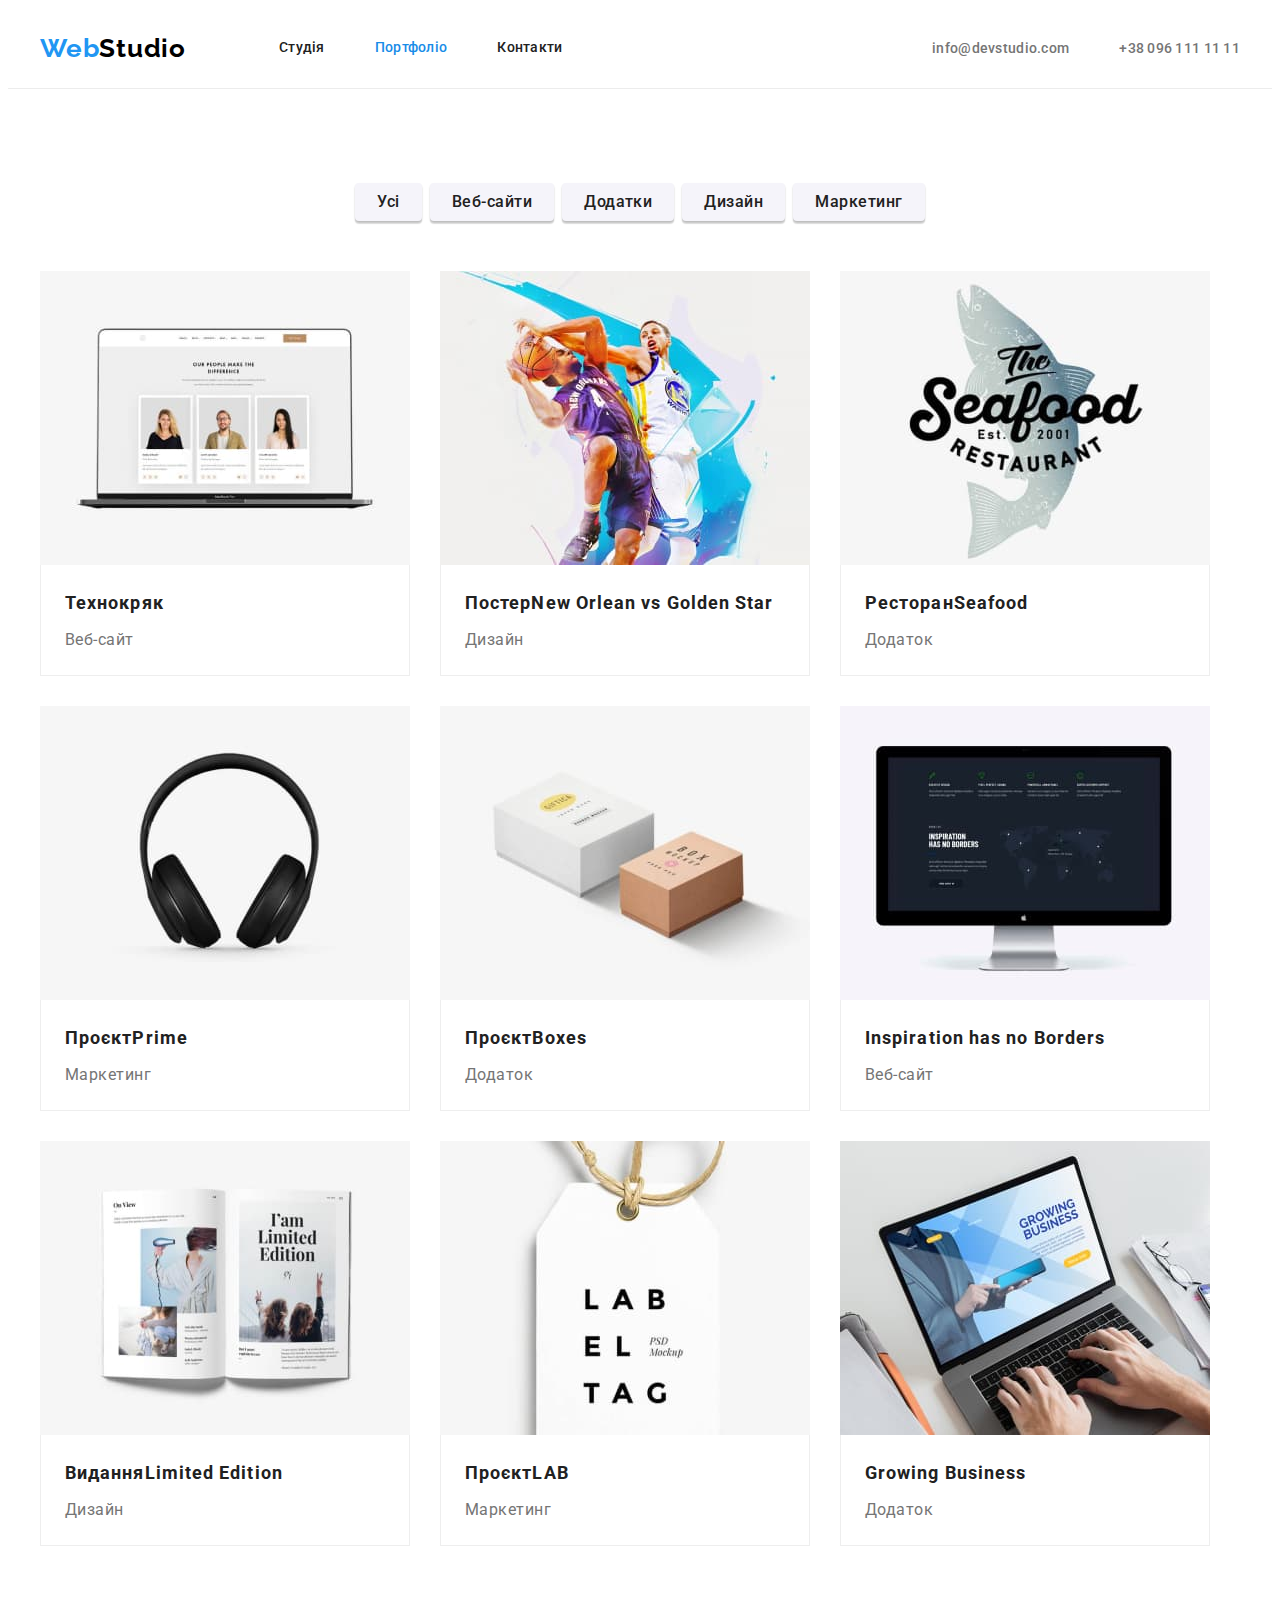
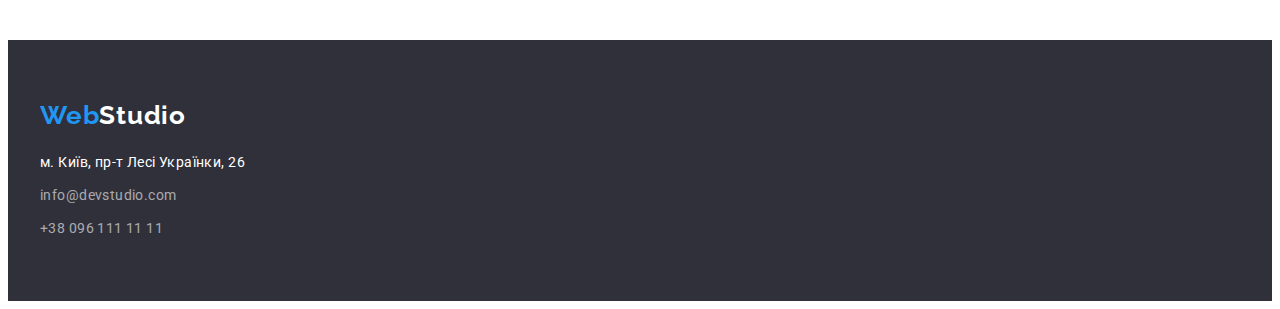
==== portfolio.html @ 9a1a9f21 "Initial commit" ====
<!DOCTYPE html>
<html lang="uk">
  <head>
    <meta charset="UTF-8" />
    <meta http-equiv="X-UA-Compatible" content="IE=edge" />
    <meta name="viewport" content="width=device-width, initial-scale=1.0" />
    <title>Web Studio</title>
    <link rel="preconnect" href="https://fonts.googleapis.com" />
    <link rel="preconnect" href="https://fonts.gstatic.com" crossorigin />
    <link
      href="https://fonts.googleapis.com/css2?family=Raleway:wght@700&family=Roboto:wght@400;500;700;900&display=swap"
      rel="stylesheet"
    />
    <link rel="stylesheet" href="https://cdnjs.cloudflare.com/ajax/libs/modern-normalize/1.1.0/modern-normalize.min.css" integrity="sha512-wpPYUAdjBVSE4KJnH1VR1HeZfpl1ub8YT/NKx4PuQ5NmX2tKuGu6U/JRp5y+Y8XG2tV+wKQpNHVUX03MfMFn9Q==" crossorigin="anonymous" referrerpolicy="no-referrer" />
    <link rel="stylesheet" href="./css/styles.css" />
  </head>
  <body>
    <header class="header">
      <div class="container header-container">
        <nav class="header-navigator">
          <a class="header-logo link" href="./index.html" lang="en"
            ><span class="accent">Web</span>Studio</a>
          <ul class="header-list list">
            <li class="header-item">
              <a class="header-link link" href="./index.html">Студія</a>
            </li>
            <li>
              <a class="header-link link current" href="./portfolio.html"> Портфоліо</a>
            </li>
            <li>
              <a class="header-link link" href="">Контакти</a>
            </li>
          </ul>
        </nav>
        <ul class="header-contact-list list">
          <li>
            <a class="header-mail link" href="mailto:info@devstudio.com"
              >info@devstudio.com</a
            >
          </li>
          <li>
            <a class="header-tel link" href="tel:+380961111111"
              >+38 096 111 11 11</a
            >
          </li>
        </ul>
      </div>
    </header>
    <main>
      <section class="main-nav section">
        <div class="container">
          <h1 class="visually-hidden">navigation</h1>
          <ul class="main-nav-list list">
            <li><button class="nav-btn btn" type="button">Усі</button></li>
            <li><button class="nav-btn btn" type="button">Веб-сайти</button></li>
            <li><button class="nav-btn btn" type="button">Додатки</button></li>
            <li><button class="nav-btn btn" type="button">Дизайн</button></li>
            <li><button class="nav-btn btn" type="button">Маркетинг</button></li>
          </ul>  
          <ul class="portfolio-list list">
              <li class="portfolio-item">
                <img src="./images/portfolio/img (1).jpg" alt="Технокряк" width="370" height="294"></img>
                <div class="portfolio-wrap">
                  <h2 class="portfolio-title">Технокряк</h2>
                  <p class="portfolio-text">Веб-сайт</p>
                </div>                
              </li>
              <li class="portfolio-item">
                <img src="./images/portfolio/img (2).jpg" alt="Постер" width="370" height="294"></img>
                <div class="portfolio-wrap">
                  <h2 class="portfolio-title">Постер<span lang="en">New Orlean vs Golden Star</span></h2>
                  <p class="portfolio-text">Дизайн</p> 
                </div>                       
              </li>
              <li class="portfolio-item">
                <img src="./images/portfolio/img (3).jpg" alt="Додаток Замовлення їжі" width="370" height="294"></img>
                <div class="portfolio-wrap">
                  <h2 class="portfolio-title">Ресторан<span lang="en">Seafood</span></h2>
                  <p class="portfolio-text">Додаток</p>  
                </div>            
              </li>
              <li class="portfolio-item">
                <img src="./images/portfolio/img (4).jpg" alt="Навушники" width="370" height="294"></img>
                <div class="portfolio-wrap">
                  <h2 class="portfolio-title">Проєкт<span lang="en">Prime</span></h2>
                  <p class="portfolio-text">Маркетинг</p>
                </div>           
              </li>
              <li class="portfolio-item">
                <img src="./images/portfolio/img (5).jpg" alt="Коробки" width="370" height="294"></img>
                <div class="portfolio-wrap">
                  <h2 class="portfolio-title">Проєкт<span lang="en">Boxes</span></h2>
                  <p class="portfolio-text">Додаток</p>
                </div>             
              </li>
              <li class="portfolio-item">
                <img src="./images/portfolio/img (6).jpg" alt="Монітор" width="370" height="294"></img>
                <div class="portfolio-wrap">
                  <h2 class="portfolio-title" lang="en">Inspiration has no Borders</h2>
                  <p class="portfolio-text">Веб-сайт</p>
                </div>            
              </li>
              <li class="portfolio-item">
                <img src="./images/portfolio/img (7).jpg" alt="Книга" width="370" height="294"></img>
                <div class="portfolio-wrap">
                  <h2 class="portfolio-title">Видання<span lang="en">Limited Edition</span></h2>
                  <p class="portfolio-text">Дизайн</p>
                </div>               
              </li>
              <li class="portfolio-item">
                <img src="./images/portfolio/img (8).jpg" alt="Етикетка"></img>
                <div class="portfolio-wrap">
                  <h2 class="portfolio-title">Проєкт<span lang="en">LAB</span></h2>
                  <p class="portfolio-text">Маркетинг</p>
                </div>
              </li>
              <li class="portfolio-item">
                <img src="./images/portfolio/img (9).jpg" alt="ноутбук" width="370" height="294"></img>
                <div class="portfolio-wrap">
                  <h2 class="portfolio-title" lang="en">Growing Business</h2>
                  <p class="portfolio-text">Додаток</p>
                </div>               
              </li>
            </ul>      
        </div>
      </section>
    </main>
    <footer class="footer">
      <div class="container">
        <a class="footer-logo link" href="./index.html" lang="en"><span class="accent">Web</span>Studio</a>
        <address class="footer-adress">
          <ul class="footer-list list">
            <li class="footer-item">
              <a class="footer-adress-link link"
              
              href="https://goo.gl/maps/ybbuhvUQwyrZvad79"
                target="_blank"
                rel="noopener noreferrer nofollower"
                >м. Київ, пр-т Лесі Українки, 26</a
              >
            </li>
            <li class="footer-item">
              <a class="footer-link link" href="mailto:info@devstudio.com">info@devstudio.com</a>
            </li>
            <li>
              <a class="footer-link link" href="tel:+380961111111">+38 096 111 11 11</a>
            </li>
          </ul>
        </address>
      </div>
    </footer>
  </body>
</html>
---- css/styles.css ----
:root {
  --background-color: #fff;
  --background-accent-color: #2f303a;
  --main-text-color: #ffffff;
  --title-text-color: #212121;
  --focus-color: #2196f3;
  --footer-text-color: rgba(255, 255, 255, 0.6);
  --main-letter-spacing: 0.03em;
  --link-text-color: #757575;
  --background-btn: #f5f4fa;
  --background-focus-color: #188ce8;
}

p,
h1,
h2,
h3,
h4,
h5,
h6 {
  margin: 0;
}

img {
  display: block;
  max-width: 100%;
}

ul,
ol {
  margin: 0;
  padding-left: 0;
}

button {
  cursor: pointer;
}

address {
  font-style: normal;
}
a {
  color: currentColor;
  text-decoration: none;
}

/* @font-face {
  font-family: Roboto-400;
  src: url(../fonts/Roboto-Regular.ttf);
}

@font-face {
  font-family: Roboto-500;
  src: url(../fonts/Roboto-Medium.ttf);
}

@font-face {
  font-family: Roboto-700;
  src: url(../fonts/Roboto-Bold.ttf);
}

@font-face {
  font-family: Roboto-900;
  src: url(../fonts/Roboto-Black.ttf);
}

@font-face {
  font-family: Raleway-700;
  src: url(../fonts/Raleway-VariableFont_wght.ttf);
} */

body {
  font-family: "Roboto", sans-serif;
  background-color: var(--background-color);
  color: var(--title-text-color);
  font-size: 14px;
  letter-spacing: var(--main-letter-spacing);
}

/* ------------------header--------------- */
.container {
  width: 1200px;
  padding-left: 15px;
  padding-right: 15px;
  margin: 0 auto;
}

.section {
  padding-top: 94px;
  padding-bottom: 94px;
}

.header {
  border-bottom: 1px solid #ececec;
}

.list {
  list-style: none;
}

.link {
  text-decoration: none;
}

.accent {
  color: var(--focus-color);
}

.header-logo {
  font-family: "Raleway", sans-serif;
  font-weight: 700;
  font-size: 26px;
  line-height: 1.19;
  letter-spacing: var(--main-letter-spacing);
  color: #000000;
  margin-right: 93px;
}

.header-list {
  display: flex;
  align-items: center;
  gap: 50px;
}

.header-link {
  font-weight: 500;
  font-size: 14px;
  line-height: 1.14;
  letter-spacing: 0.02em;
  color: var(--title-text-color);
  padding: 32px 0;
  display: block;
}

.header-navigator {
  display: flex;
  align-items: center;
}

.header-container {
  display: flex;
  align-items: center;
  margin-right: auto;
}
.header-contact-list {
  display: flex;
  margin-left: auto;
  gap: 50px;
}

.header-tel,
.header-mail {
  font-weight: 500;
  font-size: 14px;
  line-height: 1.14;
  letter-spacing: 0.02em;
  color: var(--link-text-color);
  padding: 32px 0;
}

/* .heder-tel {
  font-weight: 500;
  font-size: 14px;
  line-height: 1.14;
  letter-spacing: 0.02em;
  color: #757575;
} */

.header-mail:hover,
.header-mail:focus {
  color: var(--background-focus-color);
}

.header-tel:hover,
.header-tel:focus {
  color: var(--background-focus-color);
}

.header-link:hover,
.header-link:focus {
  color: var(--background-focus-color);
}
.current {
  color: var(--background-focus-color);
}

/*------------------- main --------------*/

.main {
  background: var(--background-accent-color);
  /* width: 1600px; */
  /* height: 600px; */
  padding: 200px 0;
}

.main-title {
  font-weight: 900;
  font-size: 44px;
  line-height: 1.36;
  text-align: center;
  letter-spacing: 0.06em;
  text-transform: uppercase;
  color: var(--main-text-color);
  width: 696px;
  margin: 0 auto;
  margin-bottom: 30px;
}

.main-btn {
  font-family: inherit;
  font-style: normal;
  font-weight: 700;
  font-size: 16px;
  line-height: 1.88;
  display: flex;
  align-items: center;
  text-align: center;
  letter-spacing: 0.06em;
  color: #ffffff;
  cursor: pointer;
  background: var(--focus-color);
  border-radius: 4px;
  min-width: 216px;
  padding: 10px 32px;
  display: block;
  margin: 0 auto;
  border: none;
}

/*---------------------- .benefits ---------------- */
.benefits {
  background-color: var(--background-color);
}

.visually-hidden {
  position: absolute;
  width: 1px;
  height: 1px;
  margin: -1px;
  border: 0;
  padding: 0;

  white-space: nowrap;
  clip-path: inset(100%);
  clip: rect(0 0 0 0);
  overflow: hidden;
}

.benefits-list {
  display: flex;
  gap: 30px;
}

.benefits-item {
}

.benefits-title {
  font-weight: 700;
  font-size: 14px;
  line-height: 1.14;
  letter-spacing: var(--main-letter-spacing);
  text-transform: uppercase;
  color: var(--title-text-color);
  margin-bottom: 10px;
}

.benefits-text {
  font-size: 14px;
  line-height: 1.71;
  letter-spacing: var(--main-letter-spacing);
  color: var(--link-text-color);
}

/*------------ .about ----------*/

.about {
  padding-top: 0;
}

.about-title {
  font-weight: 700;
  font-size: 36px;
  line-height: 1.16;
  text-align: center;
  letter-spacing: var(--main-letter-spacing);
  color: var(--title-text-color);
  margin-bottom: 50px;
}

.about-list {
  display: flex;
  flex-wrap: wrap;
  gap: 30px;
}

.about-item {
  width: calc(100%-60px) / 3;
}

/*---------- .team------------- */

.team {
  background: var(--background-btn);
}

.team-title {
  font-weight: 700;
  font-size: 36px;
  line-height: 1.16;
  text-align: center;
  letter-spacing: var(--main-letter-spacing);
  color: var(--title-text-color);
  margin-bottom: 50px;
}

.team-list {
  display: flex;
  flex-wrap: wrap;
  gap: 30px;
}

.team-item {
  width: calc(100%-90px) / 4;
  box-shadow: 0px 1px 3px rgba(0, 0, 0, 0.12), 0px 1px 1px rgba(0, 0, 0, 0.14),
    0px 2px 1px rgba(0, 0, 0, 0.2);
  border-radius: 0px 0px 4px 4px;
  background-color: var(--background-color);
}

.team-wrap {
  text-align: center;
  padding: 30px 0;
}

.team-top-text {
  font-weight: 500;
  font-size: 16px;
  line-height: 1.19;
  text-align: center;
  letter-spacing: var(--main-letter-spacing);
  color: var(--title-text-color);
  margin-bottom: 10px;
}
.team-text {
  font-size: 16px;
  line-height: 1.19;
  text-align: center;
  letter-spacing: var(--main-letter-spacing);
  color: var(--link-text-color);
}

/*----------------- .footer -------------*/

.footer {
  background: var(--background-accent-color);
  padding-bottom: 60px;
  padding-top: 60px;
}

.footer-logo {
  font-family: "Raleway", sans-serif;
  font-weight: 700;
  font-size: 26px;
  line-height: 1.19;
  letter-spacing: var(--main-letter-spacing);
  color: var(--main-text-color);
  margin-bottom: 20px;
  display: block;
}
.footer-item:not(:last-child) {
  margin-bottom: 9px;
}

.footer-adress {
  font-style: normal;
}

.footer-adress-link {
  font-size: 14px;
  line-height: 1.71;
  letter-spacing: var(--main-letter-spacing);
  color: #ffffff;
  cursor: pointer;
}

.footer-link {
  font-size: 14px;
  line-height: 1.71;
  letter-spacing: var(--main-letter-spacing);
  color: var(--footer-text-color);
  cursor: pointer;
}

.footer-link:hover,
.footer-link:focus {
  color: var(--background-focus-color);
}

/*-------------portfolio------------- */

.main-nav-list {
  display: flex;
  gap: 8px;
  margin-bottom: 50px;
  justify-content: center;
}

.btn:hover,
.btn:focus {
  background: var(--background-focus-color);
  color: var(--main-text-color);
}
.btn {
  font-family: inherit;
  font-weight: 500;
  font-size: 16px;
  line-height: 1.62;
  text-align: center;
  letter-spacing: var(--main-letter-spacing);
  color: var(--title-text-color);
  cursor: pointer;
  border-radius: 4px;
  border: none;
  padding: 6px 22px;
}

.nav-btn {
  background: var(--background-btn);
  letter-spacing: var(--main-letter-spacing);
  box-shadow: 0px 3px 1px rgba(0, 0, 0, 0.1), 0px 1px 2px rgba(0, 0, 0, 0.08),
    0px 2px 2px rgba(0, 0, 0, 0.12);
}

.portfolio-list {
  display: flex;
  flex-wrap: wrap;
  gap: 30px;
}
.portfolio-wrap {
  padding: 20px 24px;
  border: 1px solid #eeeeee;
  border-top: 0;
}

.portfolio-item {
  width: calc(100%-60px) / 3;
}

.portfolio-title {
  font-weight: 700;
  font-size: 18px;
  line-height: 2;
  letter-spacing: 0.06em;
  color: var(--title-text-color);
  margin-bottom: 4px;
}

.portfolio-text {
  font-size: 16px;
  line-height: 1.88;
  letter-spacing: var(--main-letter-spacing);
  color: var(--link-text-color);
}
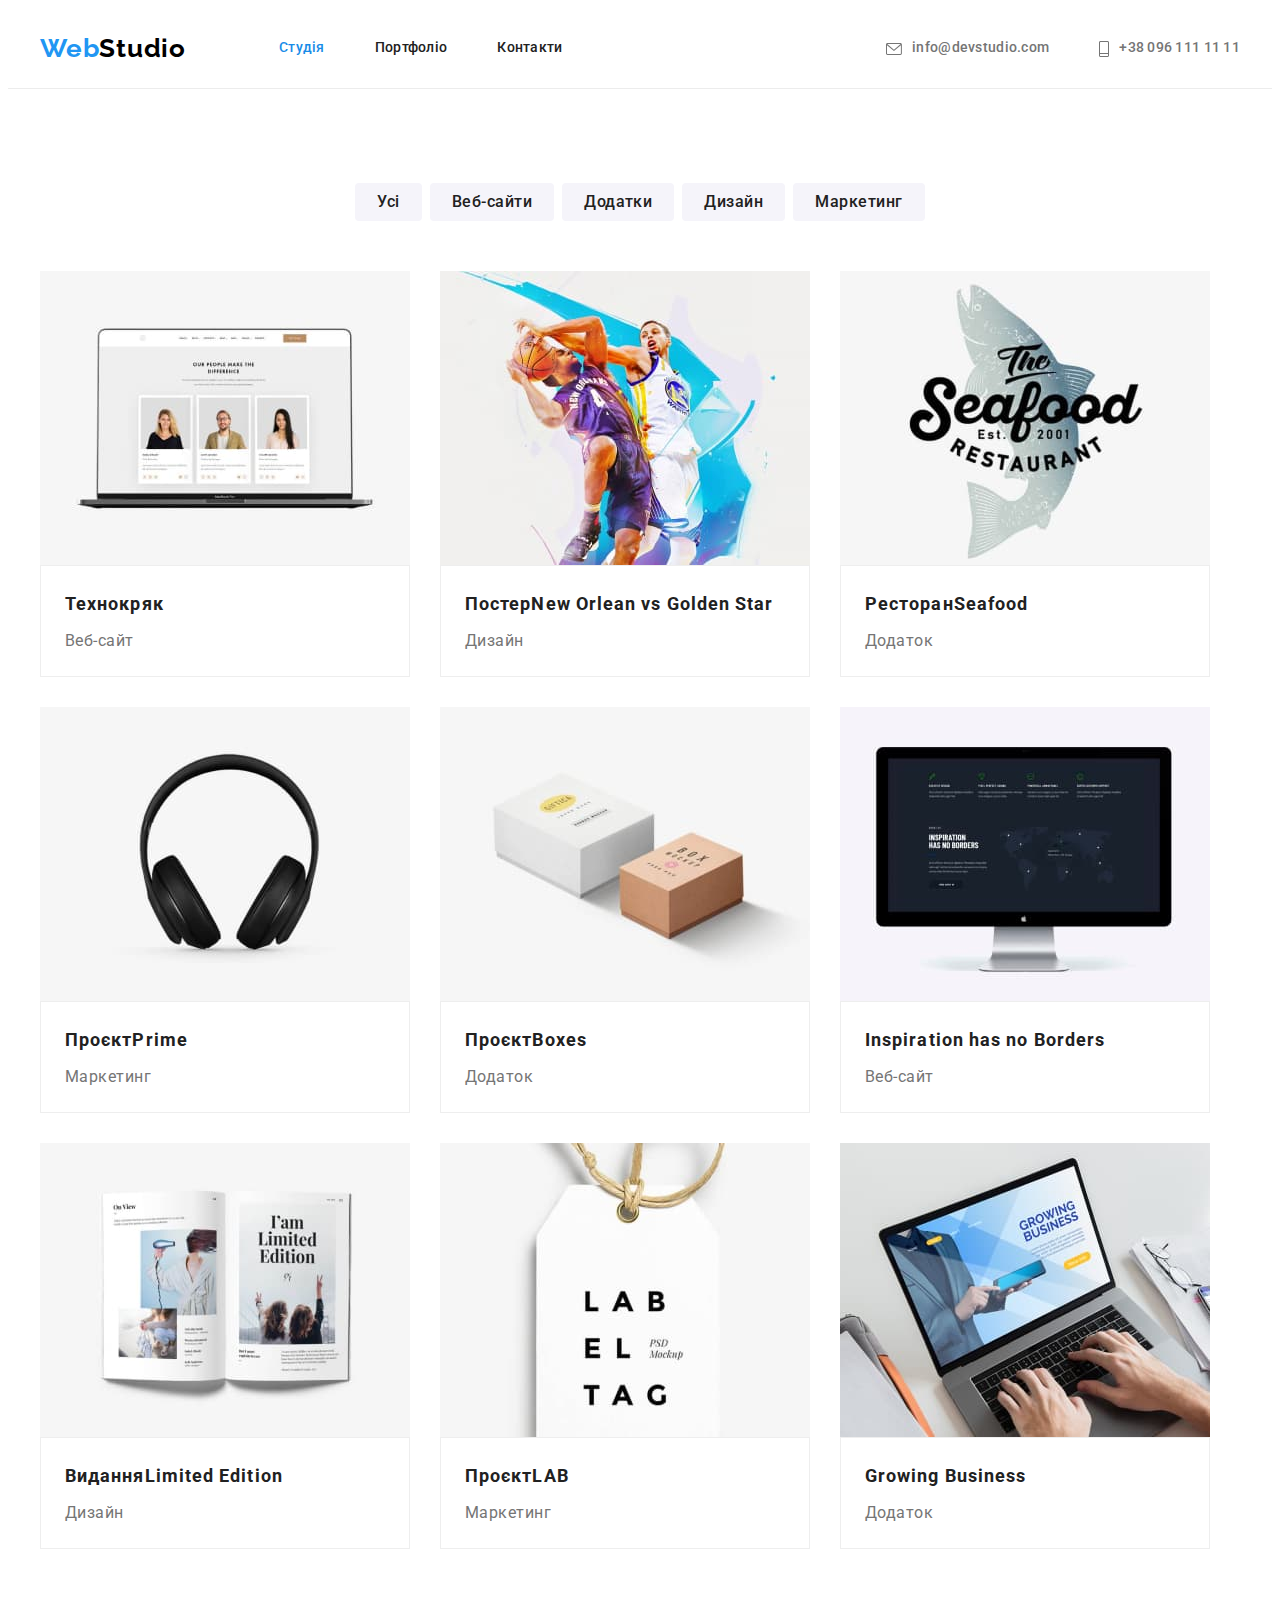
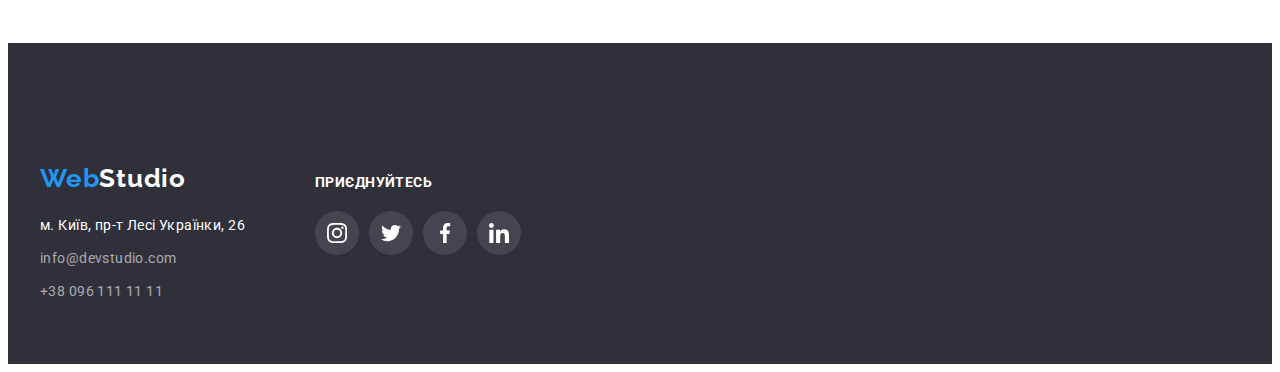
==== commit 49f9c89d: "i do it!" ====
--- a/portfolio.html
+++ b/portfolio.html
@@ -18,14 +18,15 @@
     <header class="header">
       <div class="container header-container">
         <nav class="header-navigator">
-          <a class="header-logo link" href="./index.html" lang="en"
-            ><span class="accent">Web</span>Studio</a>
+          <a class="header-logo link" href="./index.html" lang="en">
+            <span class="accent">Web</span>Studio</a
+          >
           <ul class="header-list list">
             <li class="header-item">
-              <a class="header-link link" href="./index.html">Студія</a>
+              <a class="header-link link current" href="./index.html">Студія</a>
             </li>
             <li>
-              <a class="header-link link current" href="./portfolio.html"> Портфоліо</a>
+              <a class="header-link link" href="./portfolio.html"> Портфоліо</a>
             </li>
             <li>
               <a class="header-link link" href="">Контакти</a>
@@ -33,15 +34,19 @@
           </ul>
         </nav>
         <ul class="header-contact-list list">
-          <li>
-            <a class="header-mail link" href="mailto:info@devstudio.com"
-              >info@devstudio.com</a
-            >
+          <li class="header-contact-item">
+            <a class="header-mail link" href="mailto:info@devstudio.com" 
+              ><svg class="header-icon" width="16" height="12">
+              <use href="./images/symbol-defs-1.svg#icon-envelope"></use>
+            </svg>info@devstudio.com</a>
+              
           </li>
-          <li>
+          <li class="header-contact-item">
             <a class="header-tel link" href="tel:+380961111111"
-              >+38 096 111 11 11</a
-            >
+              ><svg class="header-icon" width="10" height="16">
+              <use href="./images/symbol-defs-1.svg#icon-Vector"></use>
+            </svg>+38 096 111 11 11</a>
+              
           </li>
         </ul>
       </div>
@@ -59,67 +64,85 @@
           </ul>  
           <ul class="portfolio-list list">
               <li class="portfolio-item">
-                <img src="./images/portfolio/img (1).jpg" alt="Технокряк" width="370" height="294"></img>
-                <div class="portfolio-wrap">
-                  <h2 class="portfolio-title">Технокряк</h2>
-                  <p class="portfolio-text">Веб-сайт</p>
-                </div>                
-              </li>
-              <li class="portfolio-item">
-                <img src="./images/portfolio/img (2).jpg" alt="Постер" width="370" height="294"></img>
-                <div class="portfolio-wrap">
-                  <h2 class="portfolio-title">Постер<span lang="en">New Orlean vs Golden Star</span></h2>
-                  <p class="portfolio-text">Дизайн</p> 
-                </div>                       
-              </li>
-              <li class="portfolio-item">
-                <img src="./images/portfolio/img (3).jpg" alt="Додаток Замовлення їжі" width="370" height="294"></img>
-                <div class="portfolio-wrap">
-                  <h2 class="portfolio-title">Ресторан<span lang="en">Seafood</span></h2>
-                  <p class="portfolio-text">Додаток</p>  
-                </div>            
-              </li>
-              <li class="portfolio-item">
-                <img src="./images/portfolio/img (4).jpg" alt="Навушники" width="370" height="294"></img>
-                <div class="portfolio-wrap">
-                  <h2 class="portfolio-title">Проєкт<span lang="en">Prime</span></h2>
-                  <p class="portfolio-text">Маркетинг</p>
-                </div>           
-              </li>
-              <li class="portfolio-item">
-                <img src="./images/portfolio/img (5).jpg" alt="Коробки" width="370" height="294"></img>
-                <div class="portfolio-wrap">
-                  <h2 class="portfolio-title">Проєкт<span lang="en">Boxes</span></h2>
-                  <p class="portfolio-text">Додаток</p>
-                </div>             
-              </li>
-              <li class="portfolio-item">
-                <img src="./images/portfolio/img (6).jpg" alt="Монітор" width="370" height="294"></img>
-                <div class="portfolio-wrap">
-                  <h2 class="portfolio-title" lang="en">Inspiration has no Borders</h2>
-                  <p class="portfolio-text">Веб-сайт</p>
-                </div>            
-              </li>
-              <li class="portfolio-item">
-                <img src="./images/portfolio/img (7).jpg" alt="Книга" width="370" height="294"></img>
-                <div class="portfolio-wrap">
-                  <h2 class="portfolio-title">Видання<span lang="en">Limited Edition</span></h2>
-                  <p class="portfolio-text">Дизайн</p>
-                </div>               
-              </li>
-              <li class="portfolio-item">
-                <img src="./images/portfolio/img (8).jpg" alt="Етикетка"></img>
-                <div class="portfolio-wrap">
-                  <h2 class="portfolio-title">Проєкт<span lang="en">LAB</span></h2>
-                  <p class="portfolio-text">Маркетинг</p>
-                </div>
-              </li>
-              <li class="portfolio-item">
-                <img src="./images/portfolio/img (9).jpg" alt="ноутбук" width="370" height="294"></img>
-                <div class="portfolio-wrap">
-                  <h2 class="portfolio-title" lang="en">Growing Business</h2>
-                  <p class="portfolio-text">Додаток</p>
-                </div>               
+                <a class="portfolio-link">
+                  <img src="./images/portfolio/img (1).jpg" alt="Технокряк" width="370" height="294"></img>
+                  <div class="portfolio-wrap">
+                    <h2 class="portfolio-title">Технокряк</h2>
+                    <p class="portfolio-text">Веб-сайт</p>
+                  </div>                
+                </a>
+              </li>
+              <li class="portfolio-item">
+                <a class="portfolio-link">
+                  <img src="./images/portfolio/img (2).jpg" alt="Постер" width="370" height="294"></img>
+                  <div class="portfolio-wrap">
+                    <h2 class="portfolio-title">Постер<span lang="en">New Orlean vs Golden Star</span></h2>
+                    <p class="portfolio-text">Дизайн</p> 
+                  </div> 
+                </a>                      
+              </li>
+              <li class="portfolio-item">
+                <a class="portfolio-link">
+                  <img src="./images/portfolio/img (3).jpg" alt="Додаток Замовлення їжі" width="370" height="294"></img>
+                  <div class="portfolio-wrap">
+                    <h2 class="portfolio-title">Ресторан<span lang="en">Seafood</span></h2>
+                    <p class="portfolio-text">Додаток</p>  
+                  </div>     
+                </a>       
+              </li>
+              <li class="portfolio-item">
+                <a class="portfolio-link">
+                  <img src="./images/portfolio/img (4).jpg" alt="Навушники" width="370" height="294"></img>
+                  <div class="portfolio-wrap">
+                    <h2 class="portfolio-title">Проєкт<span lang="en">Prime</span></h2>
+                    <p class="portfolio-text">Маркетинг</p>
+                  </div>        
+                </a>   
+              </li>
+              <li class="portfolio-item">
+                <a class="portfolio-link">
+                  <img src="./images/portfolio/img (5).jpg" alt="Коробки" width="370" height="294"></img>
+                  <div class="portfolio-wrap">
+                    <h2 class="portfolio-title">Проєкт<span lang="en">Boxes</span></h2>
+                    <p class="portfolio-text">Додаток</p>
+                  </div>           
+                </a>  
+              </li>
+              <li class="portfolio-item">
+                <a class="portfolio-link">
+                  <img src="./images/portfolio/img (6).jpg" alt="Монітор" width="370" height="294"></img>
+                  <div class="portfolio-wrap">
+                    <h2 class="portfolio-title" lang="en">Inspiration has no Borders</h2>
+                    <p class="portfolio-text">Веб-сайт</p>
+                  </div>         
+                </a>   
+              </li>
+              <li class="portfolio-item">
+                <a class="portfolio-link">
+                  <img src="./images/portfolio/img (7).jpg" alt="Книга" width="370" height="294"></img>
+                  <div class="portfolio-wrap">
+                    <h2 class="portfolio-title">Видання<span lang="en">Limited Edition</span></h2>
+                    <p class="portfolio-text">Дизайн</p>
+                  </div>               
+                </a>
+              </li>
+              <li class="portfolio-item">
+                <a class="portfolio-link">
+                  <img src="./images/portfolio/img (8).jpg" alt="Етикетка"></img>
+                  <div class="portfolio-wrap">
+                    <h2 class="portfolio-title">Проєкт<span lang="en">LAB</span></h2>
+                    <p class="portfolio-text">Маркетинг</p>
+                  </div>
+                </a>
+              </li>
+              <li class="portfolio-item">
+                <a class="portfolio-link">
+                  <img src="./images/portfolio/img (9).jpg" alt="ноутбук" width="370" height="294"></img>
+                  <div class="portfolio-wrap">
+                    <h2 class="portfolio-title" lang="en">Growing Business</h2>
+                    <p class="portfolio-text">Додаток</p>
+                  </div>               
+                </a>
               </li>
             </ul>      
         </div>
@@ -127,26 +150,59 @@
     </main>
     <footer class="footer">
       <div class="container">
-        <a class="footer-logo link" href="./index.html" lang="en"><span class="accent">Web</span>Studio</a>
-        <address class="footer-adress">
-          <ul class="footer-list list">
-            <li class="footer-item">
-              <a class="footer-adress-link link"
-              
-              href="https://goo.gl/maps/ybbuhvUQwyrZvad79"
-                target="_blank"
-                rel="noopener noreferrer nofollower"
-                >м. Київ, пр-т Лесі Українки, 26</a
-              >
-            </li>
-            <li class="footer-item">
-              <a class="footer-link link" href="mailto:info@devstudio.com">info@devstudio.com</a>
-            </li>
-            <li>
-              <a class="footer-link link" href="tel:+380961111111">+38 096 111 11 11</a>
-            </li>
-          </ul>
-        </address>
+        <div class="footer-wrap">
+        <a class="footer-logo link" href="./index.html" lang="en"
+            ><span class="accent">Web</span>Studio</a>
+            <address class="footer-adress">
+            <ul class="footer-list list">
+              <li class="footer-item">
+                <a
+                  class="footer-adress-link link"
+                  href="https://goo.gl/maps/ybbuhvUQwyrZvad79"
+                  target="_blank"
+                  rel="noopener noreferrer nofollower"
+                  >м. Київ, пр-т Лесі Українки, 26</a
+                >
+              </li>
+              <li class="footer-item">
+                <a class="footer-link link" href="mailto:info@devstudio.com"
+                  >info@devstudio.com</a
+                >
+              </li>
+              <li class="footer-item">
+                <a class="footer-link link" href="tel:+380961111111"
+                  >+38 096 111 11 11</a
+                >
+              </li>
+            </ul>
+          </address>
+        </div>
+        <div class="footer-container-soc">
+        <p class="footer-top-text">ПРИЄДНУЙТЕСЬ</p>
+        <ul class="footer-soc-list">
+          <li class="footer-soc-item">
+            <a class="footer-soc-link" href="">
+              <svg class="footer-soc-icon" width="20" height="20">
+                <use href="./images/symbol-defs.svg#icon-instagram"></use>
+              </svg>
+            </a>
+            <a class="footer-soc-link" href="">
+              <svg class="footer-soc-icon" width="20" height="20">
+                <use href="./images/symbol-defs.svg#icon-twitter"></use>
+              </svg>
+            </a>
+            <a class="footer-soc-link" href="">
+              <svg class="footer-soc-icon" width="20" height="20">
+                <use href="./images/symbol-defs.svg#icon-facebook"></use>
+              </svg>
+            </a>
+            <a class="footer-soc-link" href="">
+              <svg class="footer-soc-icon" width="20" height="20">
+                <use href="./images/symbol-defs.svg#icon-linkedin"></use>
+              </svg>
+            </a> 
+      </ul>
+        </div>
       </div>
     </footer>
   </body>
--- a/css/styles.css
+++ b/css/styles.css
@@ -183,14 +183,29 @@
 .current {
   color: var(--background-focus-color);
 }
-
+.header-contact-item {
+  align-items: baseline;
+}
+.header-icon {
+  fill: currentColor;
+  margin-right: 10px;
+  vertical-align: middle;
+}
 /*------------------- main --------------*/
 
 .main {
   background: var(--background-accent-color);
-  /* width: 1600px; */
-  /* height: 600px; */
+  height: 600px;
   padding: 200px 0;
+  background-image: linear-gradient(
+      rgba(47, 48, 58, 0.4),
+      rgba(47, 48, 58, 0.4)
+    ),
+    url(../images/main-bg.jpg);
+  background-repeat: no-repeat;
+  background-position: center;
+  background-size: cover;
+  margin: 0 auto;
 }
 
 .main-title {
@@ -251,9 +266,16 @@
   gap: 30px;
 }
 
-.benefits-item {
-}
-
+.benefits-wrap {
+  display: flex;
+  align-items: center;
+  justify-content: center;
+  width: 100%;
+  height: 120px;
+  background-color: var(--background-btn);
+  margin-bottom: 30px;
+  border-radius: 4px;
+}
 .benefits-title {
   font-weight: 700;
   font-size: 14px;
@@ -347,6 +369,74 @@
   text-align: center;
   letter-spacing: var(--main-letter-spacing);
   color: var(--link-text-color);
+  margin-bottom: 16px;
+}
+
+.team-soc-list {
+  display: flex;
+  justify-content: center;
+  gap: 10px;
+}
+
+.team-soc-link {
+  width: 44px;
+  height: 44px;
+  border-radius: 50%;
+  background-color: var(--background-color);
+  display: flex;
+  align-items: center;
+  justify-content: center;
+  color: #afb1bb;
+}
+.team-soc-icon {
+  fill: currentColor;
+}
+
+.team-soc-link:hover,
+.team-soc-link:focus {
+  background-color: var(--focus-color);
+  color: var(--main-text-color);
+}
+/*------------------ .client------------ */
+.client-top-text {
+  font-weight: 700;
+  font-size: 36px;
+  line-height: 1.16;
+  text-align: center;
+  color: var(--title-text-color);
+}
+.client-list {
+  display: flex;
+  align-content: center;
+  justify-content: center;
+  gap: 30px;
+  margin-top: 50px;
+}
+
+.client-link {
+  width: 170px;
+  height: 92px;
+  color: #afb1b8;
+  border: 1px solid #afb1b8;
+  border-radius: 4px;
+  display: flex;
+  justify-content: center;
+  align-items: center;
+}
+
+.client-icon {
+  fill: currentColor;
+}
+
+.client-link:hover .client-icon,
+.client-link:focus .client-icon {
+  fill: var(--focus-color);
+}
+.client-item:hover,
+.client-item:focus {
+  border: 1px solid var(--focus-color);
+  fill: var(--focus-color);
+  border-radius: 4px;
 }
 
 /*----------------- .footer -------------*/
@@ -356,6 +446,10 @@
   padding-bottom: 60px;
   padding-top: 60px;
 }
+.footer .container {
+  display: flex;
+  align-items: baseline;
+}
 
 .footer-logo {
   font-family: "Raleway", sans-serif;
@@ -367,6 +461,7 @@
   margin-bottom: 20px;
   display: block;
 }
+
 .footer-item:not(:last-child) {
   margin-bottom: 9px;
 }
@@ -394,6 +489,43 @@
 .footer-link:hover,
 .footer-link:focus {
   color: var(--background-focus-color);
+}
+
+.footer-container-soc {
+  margin-left: 70px;
+}
+
+.footer-top-text {
+  font-weight: 700;
+  line-height: 1.14;
+  color: var(--main-text-color);
+  margin-top: 72px;
+  margin-bottom: 20px;
+}
+
+.footer-soc-item {
+  display: flex;
+  justify-content: center;
+  align-content: center;
+  gap: 10px;
+}
+
+.footer-soc-link {
+  width: 44px;
+  height: 44px;
+  border-radius: 50%;
+  background: rgba(255, 255, 255, 0.1);
+  display: flex;
+  align-items: center;
+  justify-content: center;
+  color: var(--main-text-color);
+}
+.footer-soc-icon {
+  fill: currentColor;
+}
+.footer-soc-link:hover,
+.footer-soc-link:focus {
+  background-color: var(--focus-color);
 }
 
 /*-------------portfolio------------- */
@@ -409,6 +541,8 @@
 .btn:focus {
   background: var(--background-focus-color);
   color: var(--main-text-color);
+  box-shadow: 0px 3px 1px rgba(0, 0, 0, 0.1), 0px 1px 2px rgba(0, 0, 0, 0.08),
+    0px 2px 2px rgba(0, 0, 0, 0.12);
 }
 .btn {
   font-family: inherit;
@@ -427,8 +561,6 @@
 .nav-btn {
   background: var(--background-btn);
   letter-spacing: var(--main-letter-spacing);
-  box-shadow: 0px 3px 1px rgba(0, 0, 0, 0.1), 0px 1px 2px rgba(0, 0, 0, 0.08),
-    0px 2px 2px rgba(0, 0, 0, 0.12);
 }
 
 .portfolio-list {
@@ -438,14 +570,19 @@
 }
 .portfolio-wrap {
   padding: 20px 24px;
+  border-top: 0;
   border: 1px solid #eeeeee;
-  border-top: 0;
-}
-
-.portfolio-item {
-  width: calc(100%-60px) / 3;
-}
-
+}
+
+.portfolio-link {
+  display: block;
+}
+
+.portfolio-link:hover,
+.portfolio-link:focus {
+  box-shadow: 0px 1px 1px rgba(0, 0, 0, 0.12), 0px 4px 4px rgba(0, 0, 0, 0.06),
+    1px 4px 6px rgba(0, 0, 0, 0.16);
+}
 .portfolio-title {
   font-weight: 700;
   font-size: 18px;
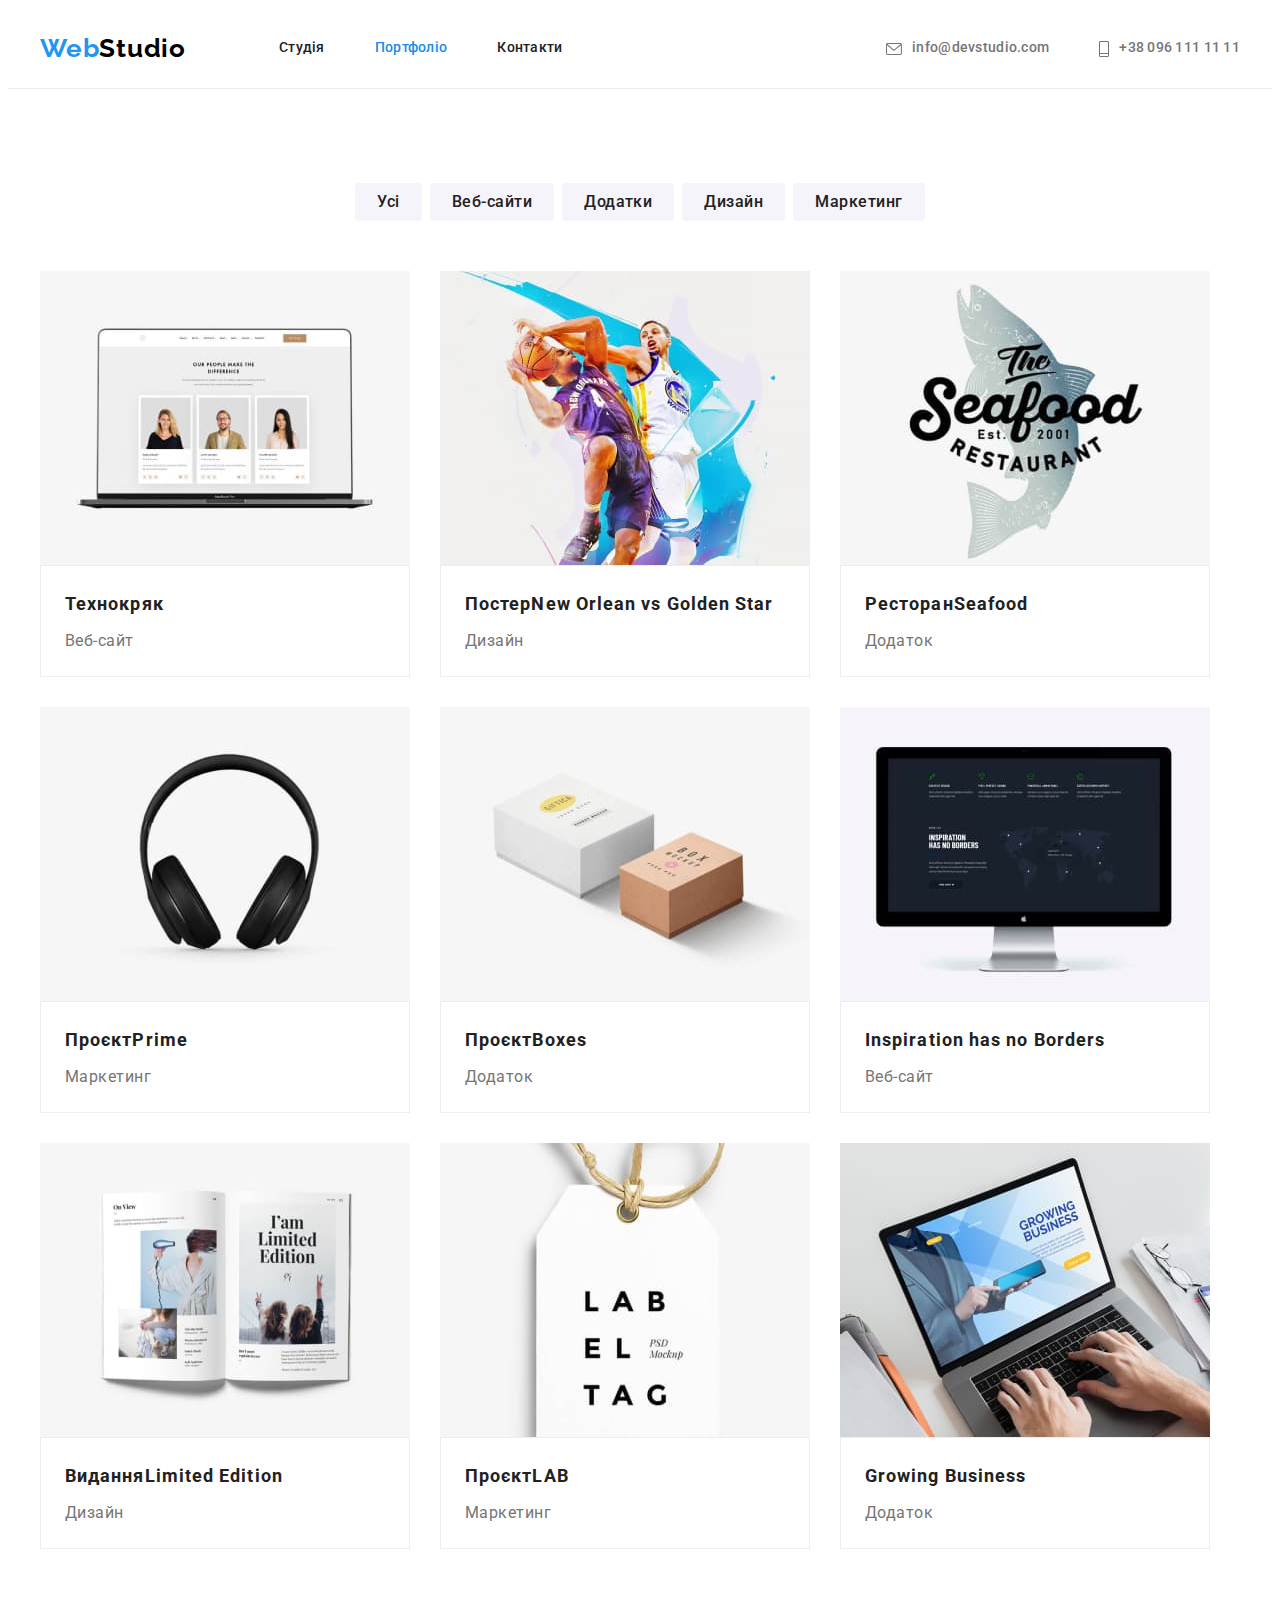
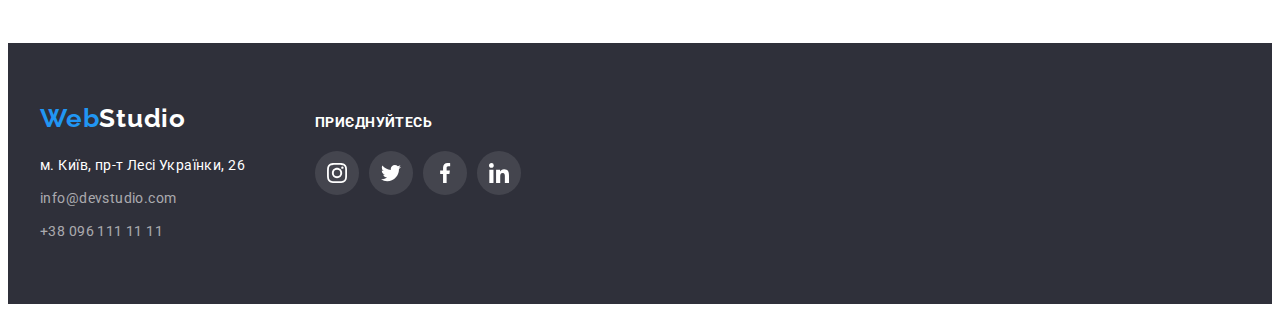
==== commit bd4006b5: "after mentors comment" ====
--- a/portfolio.html
+++ b/portfolio.html
@@ -23,10 +23,10 @@
           >
           <ul class="header-list list">
             <li class="header-item">
-              <a class="header-link link current" href="./index.html">Студія</a>
+              <a class="header-link link" href="./index.html">Студія</a>
             </li>
             <li>
-              <a class="header-link link" href="./portfolio.html"> Портфоліо</a>
+              <a class="header-link link current" href="./portfolio.html"> Портфоліо</a>
             </li>
             <li>
               <a class="header-link link" href="">Контакти</a>
@@ -64,7 +64,7 @@
           </ul>  
           <ul class="portfolio-list list">
               <li class="portfolio-item">
-                <a class="portfolio-link">
+                <a href="#" class="portfolio-link">
                   <img src="./images/portfolio/img (1).jpg" alt="Технокряк" width="370" height="294"></img>
                   <div class="portfolio-wrap">
                     <h2 class="portfolio-title">Технокряк</h2>
@@ -73,7 +73,7 @@
                 </a>
               </li>
               <li class="portfolio-item">
-                <a class="portfolio-link">
+                <a href="#" class="portfolio-link">
                   <img src="./images/portfolio/img (2).jpg" alt="Постер" width="370" height="294"></img>
                   <div class="portfolio-wrap">
                     <h2 class="portfolio-title">Постер<span lang="en">New Orlean vs Golden Star</span></h2>
@@ -82,7 +82,7 @@
                 </a>                      
               </li>
               <li class="portfolio-item">
-                <a class="portfolio-link">
+                <a href="#" class="portfolio-link">
                   <img src="./images/portfolio/img (3).jpg" alt="Додаток Замовлення їжі" width="370" height="294"></img>
                   <div class="portfolio-wrap">
                     <h2 class="portfolio-title">Ресторан<span lang="en">Seafood</span></h2>
@@ -91,7 +91,7 @@
                 </a>       
               </li>
               <li class="portfolio-item">
-                <a class="portfolio-link">
+                <a href="#" class="portfolio-link">
                   <img src="./images/portfolio/img (4).jpg" alt="Навушники" width="370" height="294"></img>
                   <div class="portfolio-wrap">
                     <h2 class="portfolio-title">Проєкт<span lang="en">Prime</span></h2>
@@ -100,7 +100,7 @@
                 </a>   
               </li>
               <li class="portfolio-item">
-                <a class="portfolio-link">
+                <a href="#" class="portfolio-link">
                   <img src="./images/portfolio/img (5).jpg" alt="Коробки" width="370" height="294"></img>
                   <div class="portfolio-wrap">
                     <h2 class="portfolio-title">Проєкт<span lang="en">Boxes</span></h2>
@@ -109,7 +109,7 @@
                 </a>  
               </li>
               <li class="portfolio-item">
-                <a class="portfolio-link">
+                <a href="#" class="portfolio-link">
                   <img src="./images/portfolio/img (6).jpg" alt="Монітор" width="370" height="294"></img>
                   <div class="portfolio-wrap">
                     <h2 class="portfolio-title" lang="en">Inspiration has no Borders</h2>
@@ -118,7 +118,7 @@
                 </a>   
               </li>
               <li class="portfolio-item">
-                <a class="portfolio-link">
+                <a href="#" class="portfolio-link">
                   <img src="./images/portfolio/img (7).jpg" alt="Книга" width="370" height="294"></img>
                   <div class="portfolio-wrap">
                     <h2 class="portfolio-title">Видання<span lang="en">Limited Edition</span></h2>
@@ -127,7 +127,7 @@
                 </a>
               </li>
               <li class="portfolio-item">
-                <a class="portfolio-link">
+                <a href="#" class="portfolio-link">
                   <img src="./images/portfolio/img (8).jpg" alt="Етикетка"></img>
                   <div class="portfolio-wrap">
                     <h2 class="portfolio-title">Проєкт<span lang="en">LAB</span></h2>
@@ -136,7 +136,7 @@
                 </a>
               </li>
               <li class="portfolio-item">
-                <a class="portfolio-link">
+                <a href="#" class="portfolio-link">
                   <img src="./images/portfolio/img (9).jpg" alt="ноутбук" width="370" height="294"></img>
                   <div class="portfolio-wrap">
                     <h2 class="portfolio-title" lang="en">Growing Business</h2>
@@ -185,22 +185,25 @@
               <svg class="footer-soc-icon" width="20" height="20">
                 <use href="./images/symbol-defs.svg#icon-instagram"></use>
               </svg>
+            </a></li>
+            <li class="footer-soc-item">
+            <a class="footer-soc-link" href="">
+              <svg class="footer-soc-icon" width="20" height="20">
+                <use href="./images/symbol-defs.svg#icon-twitter"></use>
+              </svg>
             </a>
-            <a class="footer-soc-link" href="">
-              <svg class="footer-soc-icon" width="20" height="20">
-                <use href="./images/symbol-defs.svg#icon-twitter"></use>
-              </svg>
-            </a>
+            <li class="footer-soc-item">
             <a class="footer-soc-link" href="">
               <svg class="footer-soc-icon" width="20" height="20">
                 <use href="./images/symbol-defs.svg#icon-facebook"></use>
               </svg>
-            </a>
+            </a></li>
+            <li class="footer-soc-item">
             <a class="footer-soc-link" href="">
               <svg class="footer-soc-icon" width="20" height="20">
                 <use href="./images/symbol-defs.svg#icon-linkedin"></use>
               </svg>
-            </a> 
+            </a></li>
       </ul>
         </div>
       </div>
--- a/css/styles.css
+++ b/css/styles.css
@@ -195,6 +195,7 @@
 
 .main {
   background: var(--background-accent-color);
+  max-width: 1600px;
   height: 600px;
   padding: 200px 0;
   background-image: linear-gradient(
@@ -424,19 +425,14 @@
   align-items: center;
 }
 
+.client-link:hover,
+.client-link:focus {
+  border: 1px solid var(--focus-color);
+  color: var(--focus-color);
+  border-radius: 4px;
+}
 .client-icon {
   fill: currentColor;
-}
-
-.client-link:hover .client-icon,
-.client-link:focus .client-icon {
-  fill: var(--focus-color);
-}
-.client-item:hover,
-.client-item:focus {
-  border: 1px solid var(--focus-color);
-  fill: var(--focus-color);
-  border-radius: 4px;
 }
 
 /*----------------- .footer -------------*/
@@ -494,12 +490,15 @@
 .footer-container-soc {
   margin-left: 70px;
 }
+.footer-soc-list {
+  display: flex;
+  gap: 10px;
+}
 
 .footer-top-text {
   font-weight: 700;
   line-height: 1.14;
   color: var(--main-text-color);
-  margin-top: 72px;
   margin-bottom: 20px;
 }
 
@@ -507,7 +506,6 @@
   display: flex;
   justify-content: center;
   align-content: center;
-  gap: 10px;
 }
 
 .footer-soc-link {
